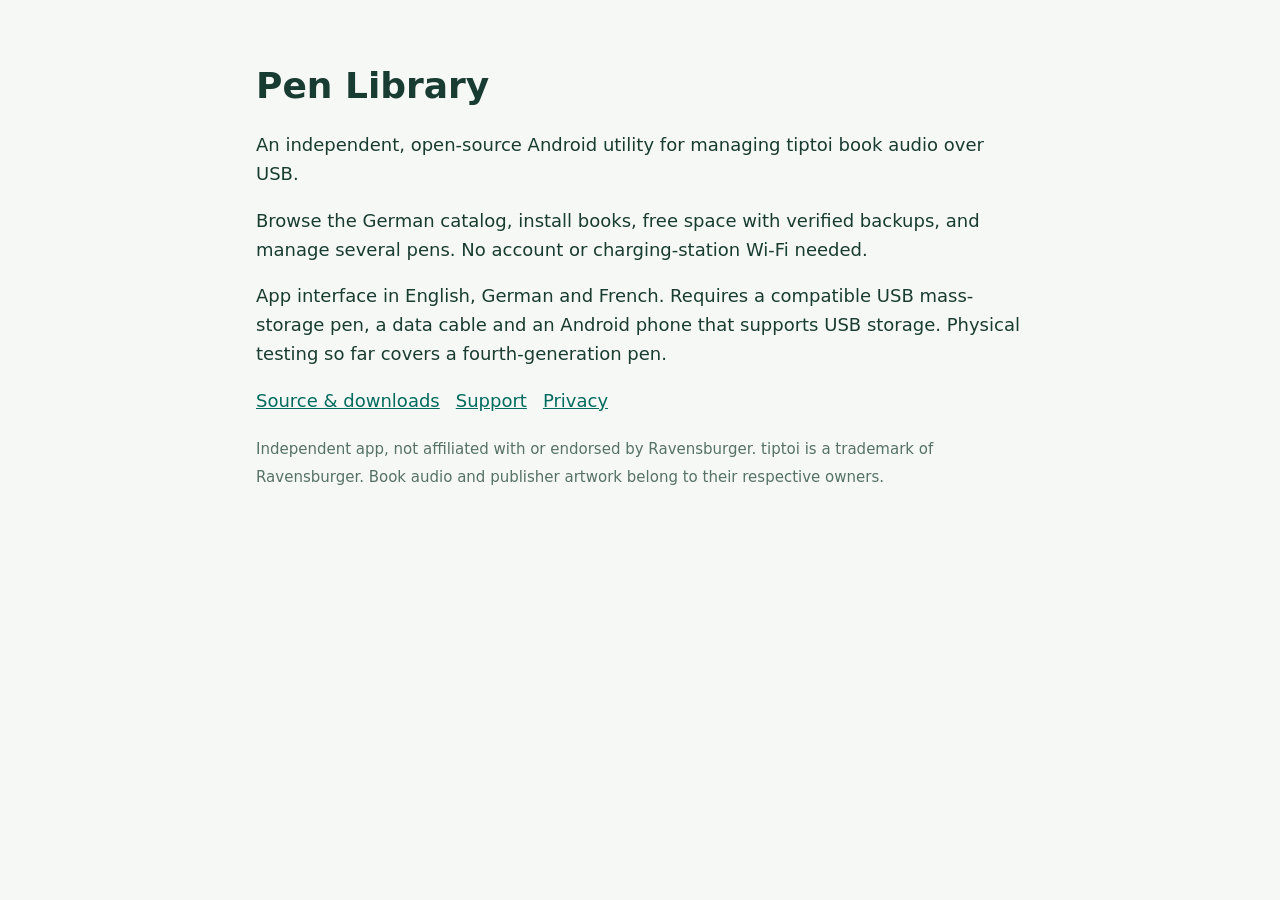
==== site/index.html @ e8d9e175 "Prepare Pen Library release with three languages and original Play assets" ====
<!doctype html><html lang="en"><meta charset="utf-8"><meta name="viewport" content="width=device-width,initial-scale=1"><title>Pen Library for tiptoi</title><style>body{max-width:48rem;margin:4rem auto;padding:0 1.5rem;font:18px/1.6 system-ui;color:#193c32;background:#f6f8f5}a{color:#006b5e}h1,h2{line-height:1.2}nav{display:flex;gap:1rem}small{color:#567267}</style><main><h1>Pen Library</h1><p>An independent, open-source Android utility for managing tiptoi book audio over USB.</p><p>Browse the German catalog, install books, free space with verified backups, and manage several pens. No account or charging-station Wi-Fi needed.</p><p>App interface in English, German and French. Requires a compatible USB mass-storage pen, a data cable and an Android phone that supports USB storage. Physical testing so far covers a fourth-generation pen.</p><nav><a href="https://github.com/kzahel/tiptoi-manager">Source &amp; downloads</a><a href="https://github.com/kzahel/tiptoi-manager/issues">Support</a><a href="privacy/">Privacy</a></nav><p><small>Independent app, not affiliated with or endorsed by Ravensburger. tiptoi is a trademark of Ravensburger. Book audio and publisher artwork belong to their respective owners.</small></p></main></html>
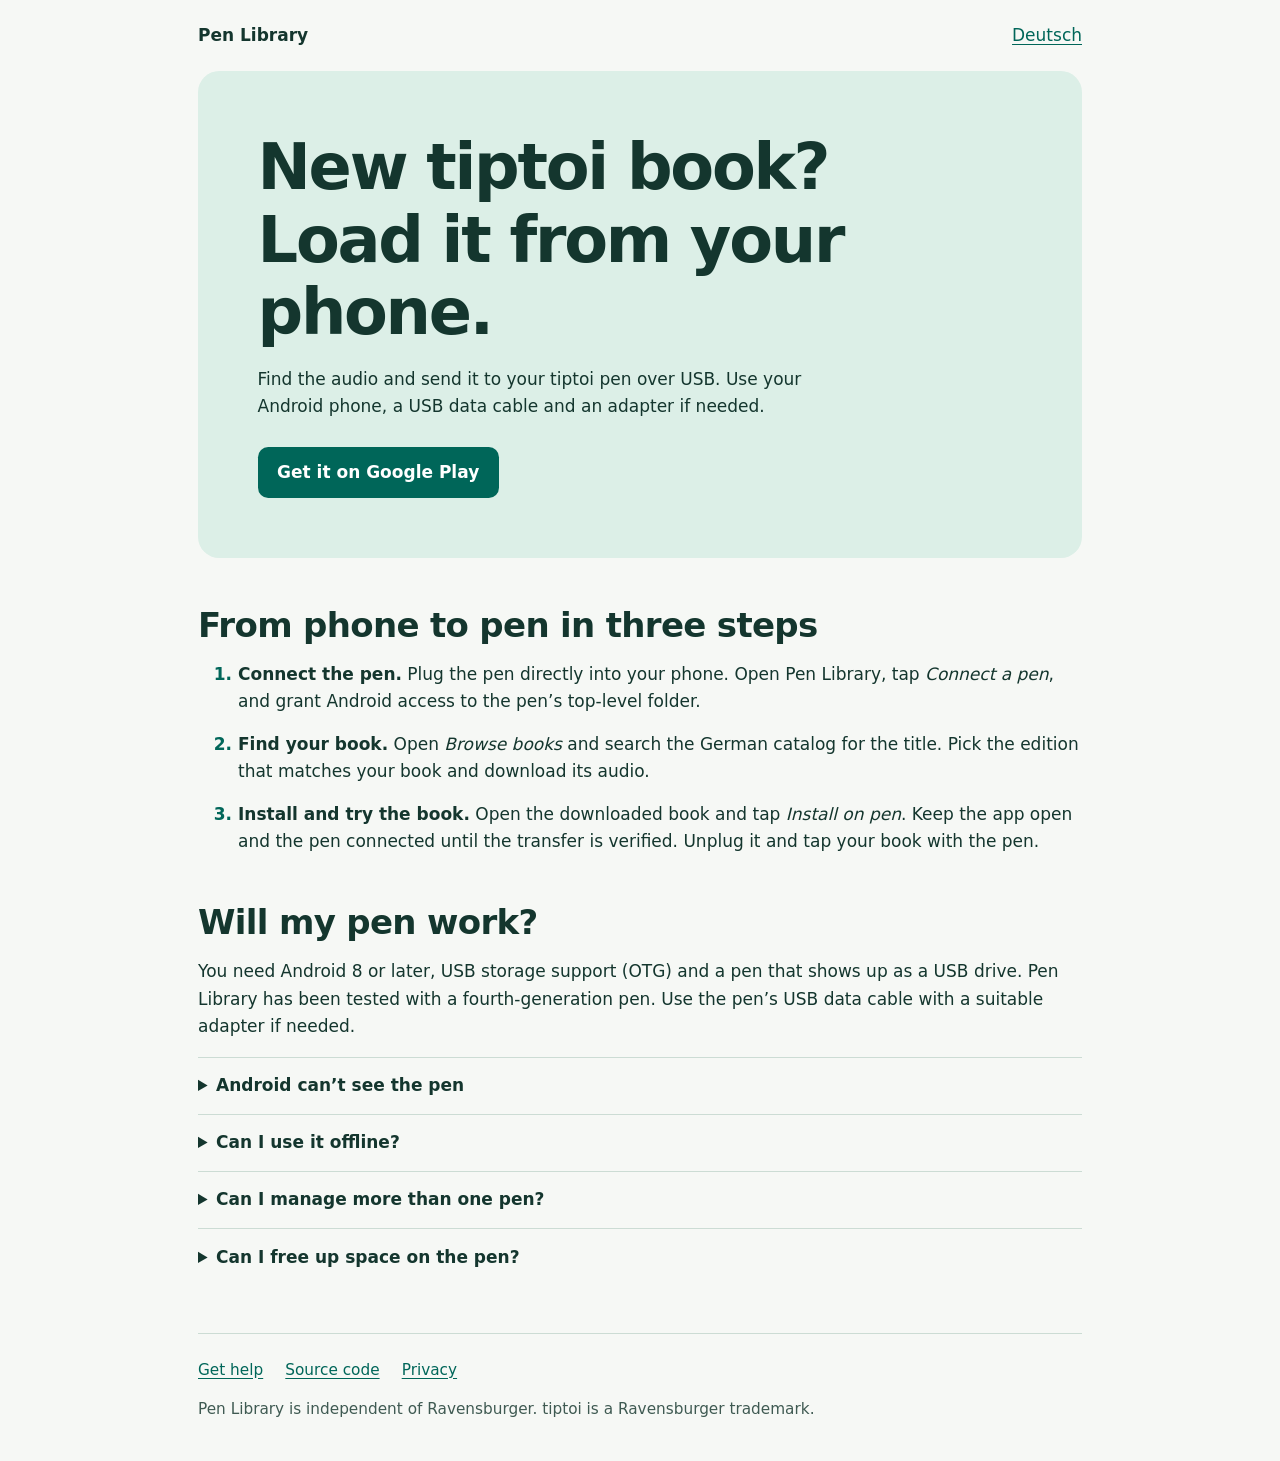
==== commit 9c1cd592: "Refresh Pen Library store assets and publish from Git tags" ====
--- a/site/index.html
+++ b/site/index.html
@@ -1 +1,49 @@
-<!doctype html><html lang="en"><meta charset="utf-8"><meta name="viewport" content="width=device-width,initial-scale=1"><title>Pen Library for tiptoi</title><style>body{max-width:48rem;margin:4rem auto;padding:0 1.5rem;font:18px/1.6 system-ui;color:#193c32;background:#f6f8f5}a{color:#006b5e}h1,h2{line-height:1.2}nav{display:flex;gap:1rem}small{color:#567267}</style><main><h1>Pen Library</h1><p>An independent, open-source Android utility for managing tiptoi book audio over USB.</p><p>Browse the German catalog, install books, free space with verified backups, and manage several pens. No account or charging-station Wi-Fi needed.</p><p>App interface in English, German and French. Requires a compatible USB mass-storage pen, a data cable and an Android phone that supports USB storage. Physical testing so far covers a fourth-generation pen.</p><nav><a href="https://github.com/kzahel/tiptoi-manager">Source &amp; downloads</a><a href="https://github.com/kzahel/tiptoi-manager/issues">Support</a><a href="privacy/">Privacy</a></nav><p><small>Independent app, not affiliated with or endorsed by Ravensburger. tiptoi is a trademark of Ravensburger. Book audio and publisher artwork belong to their respective owners.</small></p></main></html>+<!doctype html>
+<html lang="en">
+<head>
+  <meta charset="utf-8">
+  <meta name="viewport" content="width=device-width, initial-scale=1">
+  <meta name="description" content="Load tiptoi book audio onto your pen over USB, directly from an Android phone.">
+  <title>Pen Library for tiptoi | Install books from Android</title>
+  <link rel="stylesheet" href="styles.css">
+  <link rel="alternate" hreflang="de" href="https://kzahel.github.io/tiptoi-manager/de/">
+  <link rel="alternate" hreflang="en" href="https://kzahel.github.io/tiptoi-manager/">
+</head>
+<body>
+  <header class="bar">
+    <a class="brand" href="./">Pen Library</a>
+    <a href="de/" lang="de">Deutsch</a>
+  </header>
+  <main>
+    <section class="hero">
+      <h1>New tiptoi book?<br>Load it from your phone.</h1>
+      <p>Find the audio and send it to your tiptoi pen over USB. Use your Android phone, a USB data cable and an adapter if needed.</p>
+      <a class="button" href="https://play.google.com/store/apps/details?id=io.github.kzahel.tiptoimanager">Get it on Google Play</a>
+    </section>
+    <section aria-labelledby="steps">
+      <h2 id="steps">From phone to pen in three steps</h2>
+      <ol>
+        <li><strong>Connect the pen.</strong> Plug the pen directly into your phone. Open Pen Library, tap <em>Connect a pen</em>, and grant Android access to the pen’s top-level folder.</li>
+        <li><strong>Find your book.</strong> Open <em>Browse books</em> and search the German catalog for the title. Pick the edition that matches your book and download its audio.</li>
+        <li><strong>Install and try the book.</strong> Open the downloaded book and tap <em>Install on pen</em>. Keep the app open and the pen connected until the transfer is verified. Unplug it and tap your book with the pen.</li>
+      </ol>
+    </section>
+    <section aria-labelledby="compatibility">
+      <h2 id="compatibility">Will my pen work?</h2>
+      <p>You need Android 8 or later, USB storage support (OTG) and a pen that shows up as a USB drive. Pen Library has been tested with a fourth-generation pen. Use the pen’s USB data cable with a suitable adapter if needed.</p>
+      <details><summary>Android can’t see the pen</summary><p>Check that the cable supports data. Connect the pen directly to the phone, without the charging dock. Try another data cable or adapter. When Android asks for access, select the pen drive’s top-level folder.</p></details>
+      <details><summary>Can I use it offline?</summary><p>Use an internet connection to download audio. Keep the download on the phone to install it later offline. Choose <em>Transfer only</em> in <em>Phone storage</em> to download and install in one step with a temporary copy.</p></details>
+      <details><summary>Can I manage more than one pen?</summary><p>Connect each pen and give it a name. Pen Library stores its last-seen inventory on the phone. You can save a selection of books for your family and review which titles to add to each connected pen.</p></details>
+      <details><summary>Can I free up space on the pen?</summary><p>Remove a book from its detail screen. Pen Library verifies a backup on your phone first. Use Downloads to restore that copy offline. Uninstalling the app or clearing its data erases local downloads and backups.</p></details>
+    </section>
+  </main>
+  <footer>
+    <nav aria-label="Project links">
+      <a href="https://github.com/kzahel/tiptoi-manager/issues">Get help</a>
+      <a href="https://github.com/kzahel/tiptoi-manager">Source code</a>
+      <a href="privacy/">Privacy</a>
+    </nav>
+    <p>Pen Library is independent of Ravensburger. tiptoi is a Ravensburger trademark.</p>
+  </footer>
+</body>
+</html>
--- a/site/styles.css
+++ b/site/styles.css
@@ -0,0 +1,34 @@
+:root {
+  color-scheme: light;
+  --ink: #14362e;
+  --muted: #3f5a52;
+  --accent: #006659;
+  --line: #ccdcd4;
+  background: #f6f8f5;
+  color: var(--ink);
+  font: 17px/1.6 system-ui, sans-serif;
+}
+
+body { max-width: 52rem; margin: auto; padding: 0 clamp(1rem, 5vw, 2.5rem); }
+a { color: var(--accent); text-underline-offset: .18em; }
+a:focus-visible, summary:focus-visible { outline: 2px solid var(--accent); outline-offset: 4px; }
+.bar { display: flex; justify-content: space-between; align-items: center; padding: 1.3rem 0; }
+.brand { color: var(--ink); font-weight: 750; text-decoration: none; }
+.hero {
+  background: #dcefe7;
+  border-radius: 1.25rem;
+  padding: clamp(1.4rem, 5vw, 3.5rem);
+}
+.hero p { max-width: 36rem; margin-bottom: 1.6rem; }
+h1, h2 { line-height: 1.14; }
+h1 { margin: 0; font-size: clamp(2.15rem, 6vw, 3.75rem); letter-spacing: -.035em; }
+h2 { margin: 0 0 1rem; font-size: clamp(1.5rem, 4vw, 2rem); letter-spacing: -.02em; }
+.button { display: inline-block; padding: .7rem 1.15rem; background: var(--accent); color: white; border-radius: .6rem; font-weight: 650; text-decoration: none; }
+main section + section { margin-top: 2.8rem; }
+li + li { margin-top: .9rem; }
+li::marker { color: var(--accent); font-weight: 750; }
+details { border-top: 1px solid var(--line); padding: .85rem 0; }
+summary { cursor: pointer; font-weight: 650; }
+details p { color: var(--muted); margin-bottom: 0; }
+footer { margin-top: 2.8rem; padding: 1.4rem 0; border-top: 1px solid var(--line); color: var(--muted); font-size: .9rem; }
+nav { display: flex; flex-wrap: wrap; gap: .7rem 1.3rem; }
